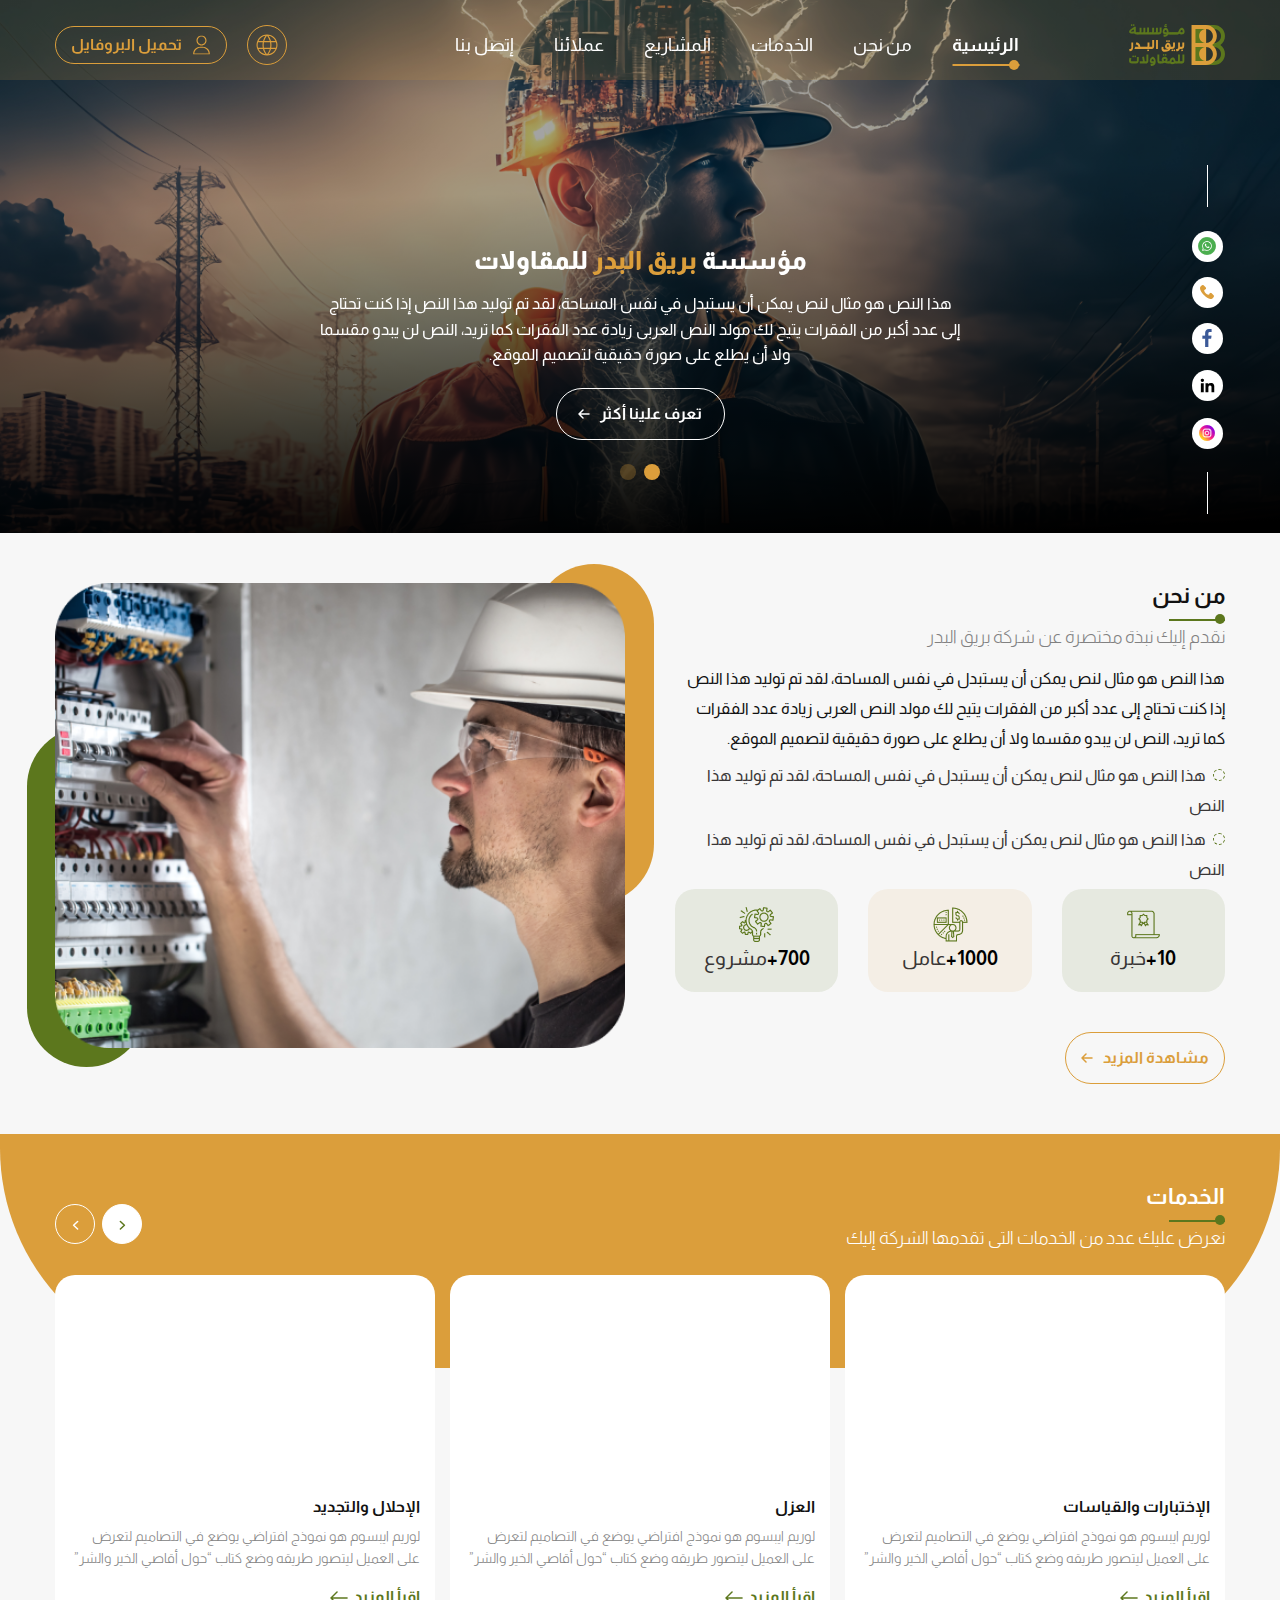
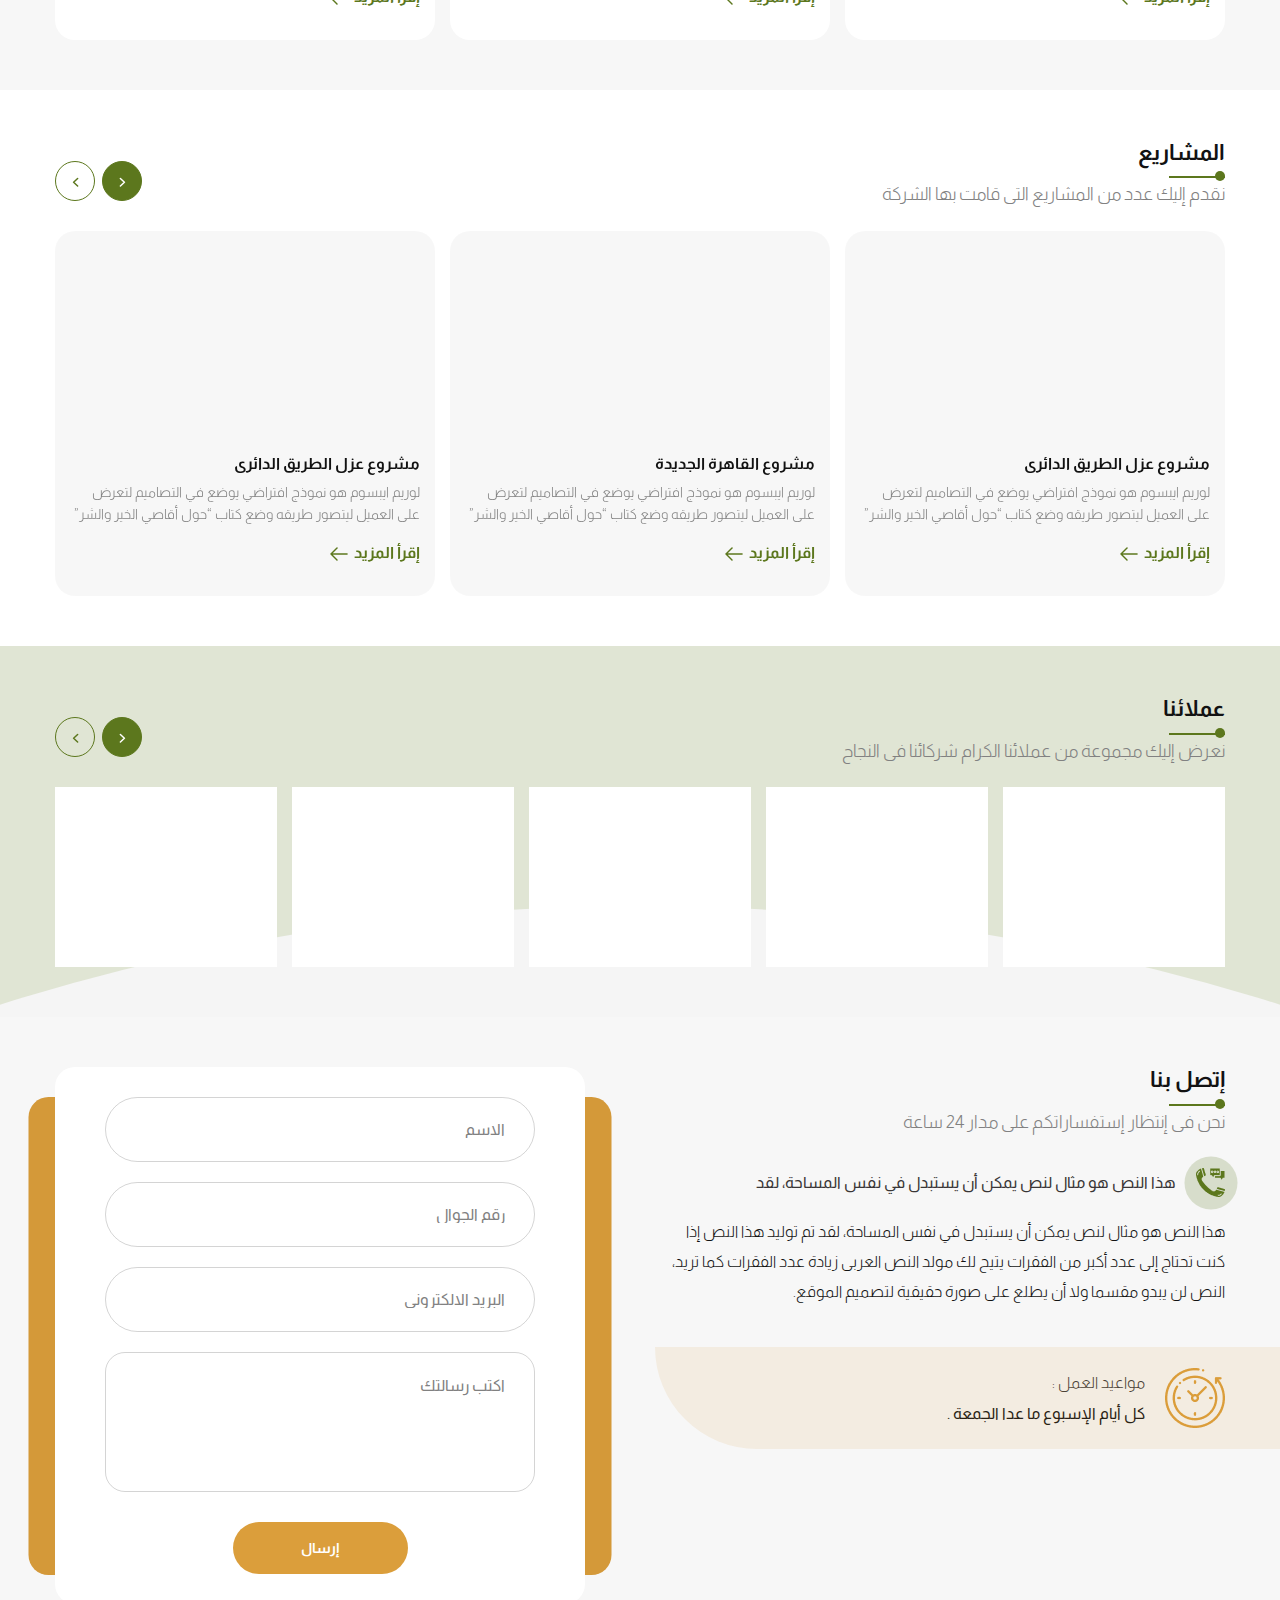
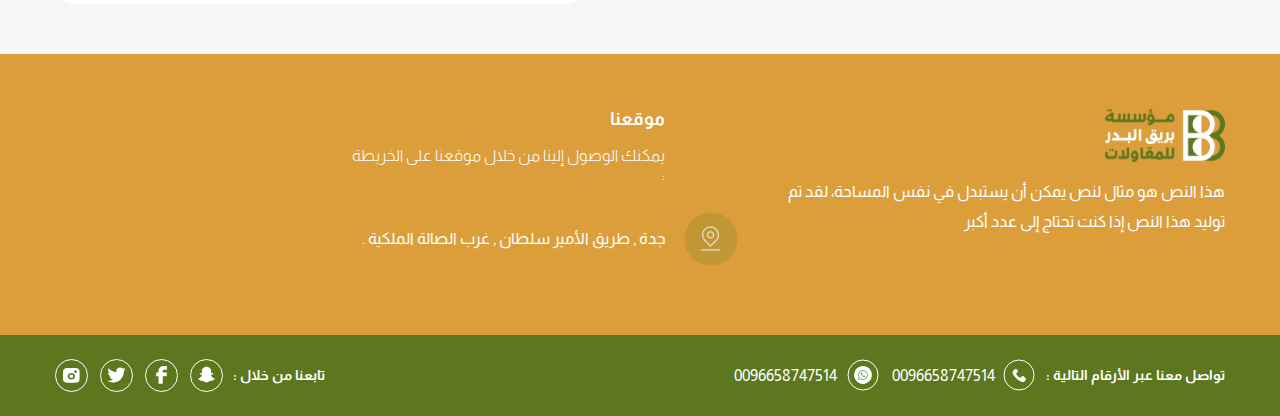
==== index.html @ 947fb3e7 "first commit" ====
<!DOCTYPE html>
<html lang="ar" dir="rtl">

<head>
  <meta charset="utf-8" />
  <meta http-equiv="X-UA-Compatible" content="IE=edge" />
  <meta name="viewport" content="width=device-width, initial-scale=1" />

  <title>بريق البدر</title>

  <link rel="Site Icon" href="assets/images/logo.png" />

  <!-- ############################################################# -->
  <!-- ################ Include Bootstrap Css Files ################ -->
  <!-- #########################  Ar Pages ######################### -->
  <link rel="stylesheet" href="assets/css/bootstrap-rtl.min.css" />
  <!-- #########################  En Pages ######################### -->
  <!-- <link rel="stylesheet" href="assets/css/bootstrap.min.css"> -->
  <!-- ############################################################ -->
  <link rel="stylesheet" href="assets/css/bootstrap-select.min.css" />
  <link rel="stylesheet" href="assets/css/all.min.css" />
  <link rel="stylesheet" href="assets/css/swiper.min.css" />
  <link rel="stylesheet" href="assets/css/style.css" />
  <link rel="stylesheet" href="https://cdn.jsdelivr.net/npm/@fancyapps/ui@5.0/dist/fancybox/fancybox.css" />
</head>

<body>
  <!-- Start Header Section -->

  <header class="main_header__ flow_hidden">

    <div class="fixed_header__ ">
      <div class="container">
        <div class="header_content__">

          <a class="header_logo__" href="index.html">
            <figure class="figure__">
              <img src="assets/images/fixed_logo.svg" alt=".." />
            </figure>
          </a>

          <nav class="nav-om" id="navbar-menu-om">
            <button class="close-button__"></button>

            <figure class="figure__ nav_logo__">
              <img src="assets/images/logo.svg" alt=".." />
            </figure>

            <ul class="nav-list-om list-unstyled">
              <li class="header_list_item__ active">
                <a href="index.html">الرئيسية</a>
              </li>
              <li class="header_list_item__">
                <a href="about_us.html">من نحن</a>
              </li>
              <li class="header_list_item__">
                <a href="services.html">الخدمات</a>
              </li>
              <li class="header_list_item__">
                <a href="projects.html"> المشاريع</a>
              </li>
              <li class="header_list_item__">
                <a href="our_customer.html"> عملائنا</a>
              </li>
              <li class="header_list_item__">
                <a href="call_us.html"> إتصل بنا</a>
              </li>
            </ul>

            <ul class="toolbar_options__ list-unstyled  ">
              <li class="block__ lang__ dropdown__ ">
                <a class="lang_link__ butt__  " href="#!">
                  <figure class="figure__">
                    <img class="icon__" src="assets/images/shapes/header_icons/global.svg" alt="..." />
                  </figure>
                </a>
                <ul class="sub-menu__">
                  <li><a href="index.html">العربية</a></li>
                  <li><a href="index_en.html">English</a></li>
                </ul>
              </li>
              <li class="block__   ">
                <a href="assets/images/test.pdf" class=" link__ main_link  center download " download>
                  <figure class="icon__  figure__ ">
                    <img src="assets/images/shapes/header_icons/Download.svg" alt="">
                  </figure>
                  تحميل البروفايل
                </a>

              </li>

            </ul>

          </nav>



          <!-- start active menu button in small sizes  -->
          <button class="menu_button__ button__" id="menu-butt-activ-om">
            <svg aria-hidden="true" focusable="false" data-prefix="fas" data-icon="bars"
              class="svg-inline--fa fa-bars fa-w-14" role="img" xmlns="http://www.w3.org/2000/svg"
              viewBox="0 0 448 512">
              <path fill="currentColor"
                d="M16 132h416c8.837 0 16-7.163 16-16V76c0-8.837-7.163-16-16-16H16C7.163 60 0 67.163 0 76v40c0 8.837 7.163 16 16 16zm0 160h416c8.837 0 16-7.163 16-16v-40c0-8.837-7.163-16-16-16H16c-8.837 0-16 7.163-16 16v40c0 8.837 7.163 16 16 16zm0 160h416c8.837 0 16-7.163 16-16v-40c0-8.837-7.163-16-16-16H16c-8.837 0-16 7.163-16 16v40c0 8.837 7.163 16 16 16z">
              </path>
            </svg>
          </button>
          <!-- end active menu button in small sizes  -->
        </div>
      </div>
      <div class="overlay"></div>
    </div>
  </header>

  <!-- End Header Section -->

  <!-- Start Hero Section -->

  <section class="hero_sec__ ">

    <div class="swiper swiper-container ">

      <div class="swiper-wrapper ">

        <div class="swiper-slide">
          <div class="hero_wrapper">
            <figure class="hero_figure figure__ loading-omd asp-om "><img class="img-om lazy-omd"
                data-src="assets/images/hero_section/hero.png" alt=""></figure>
            <div class="hero_desc">
              <h3 class="hero_title__"> مؤسسة <span>بريق البدر</span> للمقاولات </h3>
              <p class="hero_sub_title__">هذا النص هو مثال لنص يمكن أن يستبدل في نفس المساحة، لقد تم توليد هذا النص إذا
                كنت تحتاج إلى عدد أكبر من الفقرات يتيح لك
                مولد النص العربى زيادة عدد الفقرات كما تريد، النص لن يبدو مقسما ولا أن يطلع على صورة حقيقية لتصميم
                الموقع.</p>

              <a href="" class=" link__ main_link center"> تعرف علينا أكثر <figure class="icon__  figure__ ">
                  <img src="assets/images/shapes/arrow-left-linear.svg" alt="">
                </figure></a>
            </div>

          </div>
        </div>

        <div class="swiper-slide">
          <div class="hero_wrapper">
            <figure class="hero_figure figure__ loading-omd asp-om "><img class="img-om lazy-omd"
                data-src="assets/images/hero_section/hero.png" alt=""></figure>
            <div class="hero_desc">
              <h3 class="hero_title__"> مؤسسة <span>بريق البدر</span> للمقاولات </h3>
              <p class="hero_sub_title__">هذا النص هو مثال لنص يمكن أن يستبدل في نفس المساحة، لقد تم توليد هذا النص إذا
                كنت تحتاج إلى عدد أكبر من الفقرات يتيح لك
                مولد النص العربى زيادة عدد الفقرات كما تريد، النص لن يبدو مقسما ولا أن يطلع على صورة حقيقية لتصميم
                الموقع.</p>

              <a href="" class=" link__ main_link center"> تعرف علينا أكثر <figure class="icon__  figure__ ">
                  <img src="assets/images/shapes/arrow-left-linear.svg" alt="">
                </figure></a>
            </div>

          </div>
        </div>

      </div>
      <div class="swiper-pagination"></div>
    </div>
    <ul class="hero_socials">
      <li> <a href="" class="link__"><img src="assets/images/hero_section/socials/whatsapp.png" alt=""></a></li>
      <li> <a href="" class="link__"><img src="assets/images/hero_section/socials/call.png" alt=""></a></li>
      <li> <a href="" class="link__"><img src="assets/images/hero_section/socials/facebook.png" alt=""></a></li>
      <li> <a href="" class="link__"><img src="assets/images/hero_section/socials/linkedin.png" alt=""></a></li>
      <li> <a href="" class="link__"><img src="assets/images/hero_section/socials/instagram.png" alt=""></a></li>
    </ul>

  </section>

  <!-- End Hero Section -->


  <!-- Start About us -->

  <section class="home_about_us default_section__ bg_section overflow-body">
    <div class="container">

      <div class="row row_modify with_row_gap ">
        <div class="col-lg-6">
          <div class="about_us_desc">

            <div class="section_head_wrapper ">
              <h3 class="section_main_title__">
                من نحن
              </h3>
              <h5 class="section_sub_title__">نقدم إليك نبذة مختصرة عن شركة بريق البدر</h5>
            </div>

            <p class="default_parg">هذا النص هو مثال لنص يمكن أن يستبدل في نفس المساحة، لقد تم توليد هذا النص إذا كنت
              تحتاج إلى عدد أكبر من الفقرات يتيح لك
              مولد النص العربى زيادة عدد الفقرات كما تريد، النص لن يبدو مقسما ولا أن يطلع على صورة حقيقية لتصميم الموقع.
            </p>

            <p class="default_parg with_figure">هذا النص هو مثال لنص يمكن أن يستبدل في نفس المساحة، لقد تم توليد هذا
              النص
            </p>
            <p class="default_parg with_figure">هذا النص هو مثال لنص يمكن أن يستبدل في نفس المساحة، لقد تم توليد هذا
              النص

            </p>

            <div class="row row_modify with_row_gap">

              <div class="col-lg-4">
                <div class="about_us_card bg_light_green">
                  <figure class="figure__ icon__"> <img src="assets/images/shapes/about_us/exprience.png" alt="">
                  </figure>
                  <div class="title"> <span class="number">10+</span> خبرة</div>
                </div>
              </div>

              <div class="col-lg-4">
                <div class="about_us_card bg_light_yellow">
                  <figure class="figure__ icon__"> <img src="assets/images/shapes/about_us/worker.png" alt="">
                  </figure>
                  <div class="title"> <span class="number">1000+</span> عامل</div>
                </div>
              </div>

              <div class="col-lg-4">
                <div class="about_us_card bg_light_green">
                  <figure class="figure__ icon__"> <img src="assets/images/shapes/about_us/project.png" alt="">
                  </figure>
                  <div class="title"> <span class="number">700+</span> مشروع</div>
                </div>
              </div>

            </div>

            <a href="" class=" link__ main_link second_color_link__ "> مشاهدة المزيد <figure class="icon__  figure__ ">
                <img src="assets/images/shapes/about_us/arrow.svg" alt="">
              </figure></a>

          </div>
        </div>

        <div class="col-lg-6">
          <div class="about_us_image_wrapper">
            <figure class="figure__ loading-omd asp-om"><img class="img-om lazy-omd"
                data-src="assets/images/home_about_us/about.png" alt=""></figure>
          </div>
        </div>

      </div>

    </div>
  </section>

  <!-- End About us -->

  <!-- Start Home Services -->

  <section class="home_services default_section__ bg_section">
    <div class="container">

      <div class="section_head_with_arrow-sec d-flex justify-content-between">

        <div class="section_head_wrapper white_color__ ">
          <h3 class="section_main_title__">
            الخدمات
          </h3>
          <h5 class="section_sub_title__">نعرض عليك عدد من الخدمات التى تقدمها الشركة إليك</h5>
        </div>

        <div class="arrow-sec">
          <div class="swiper-button-next swiper-button-disabled white_color__"></div>
          <div class="swiper-button-prev swiper-button-disabled white_color__"></div>
        </div>

      </div>

      <div class="swiper swiper-container paddingTop">
        <div class="swiper-wrapper">

          <div class="swiper-slide">
            <a href="" class="main_card link__">
              <figure class="figure__ loading-omd asp-om"><img class="img-om lazy-omd"
                  data-src="assets/images/services/serv1.png" alt=""></figure>

              <div class="card_desc">
                <h4 class="title">الإختبارات والقياسات</h4>
                <p class="parg">لوريم ايبسوم هو نموذج افتراضي يوضع في التصاميم لتعرض على العميل ليتصور طريقه وضع كتاب
                  “حول أقاصي الخير والشر”</p>
              </div>

              <div class="read_more  "> إقرأ المزيد <figure class="icon__ ">
                  <img src="assets/images/shapes/read_more.png" alt="">
                </figure>
              </div>
            </a>
          </div>

          <div class="swiper-slide">
            <a href="" class="main_card link__">
              <figure class="figure__ loading-omd asp-om"><img class="img-om lazy-omd"
                  data-src="assets/images/services/serv2.png" alt=""></figure>

              <div class="card_desc">
                <h4 class="title"> العزل</h4>
                <p class="parg">لوريم ايبسوم هو نموذج افتراضي يوضع في التصاميم لتعرض على العميل ليتصور طريقه وضع كتاب
                  “حول أقاصي الخير والشر”</p>
              </div>

              <div class="read_more  "> إقرأ المزيد <figure class="icon__ ">
                  <img src="assets/images/shapes/read_more.png" alt="">
                </figure>
              </div>
            </a>
          </div>

          <div class="swiper-slide">
            <a href="" class="main_card link__">
              <figure class="figure__ loading-omd asp-om"><img class="img-om lazy-omd"
                  data-src="assets/images/services/srv3.png" alt=""></figure>

              <div class="card_desc">
                <h4 class="title"> الإحلال والتجديد</h4>
                <p class="parg">لوريم ايبسوم هو نموذج افتراضي يوضع في التصاميم لتعرض على العميل ليتصور طريقه وضع كتاب
                  “حول أقاصي الخير والشر”</p>
              </div>

              <div class="read_more  "> إقرأ المزيد <figure class="icon__ ">
                  <img src="assets/images/shapes/read_more.png" alt="">
                </figure>
              </div>
            </a>
          </div>

          <div class="swiper-slide">
            <a href="" class="main_card link__">
              <figure class="figure__ loading-omd asp-om"><img class="img-om lazy-omd"
                  data-src="assets/images/services/serv1.png" alt=""></figure>

              <div class="card_desc">
                <h4 class="title">الإختبارات والقياسات</h4>
                <p class="parg">لوريم ايبسوم هو نموذج افتراضي يوضع في التصاميم لتعرض على العميل ليتصور طريقه وضع كتاب
                  “حول أقاصي الخير والشر”</p>
              </div>

              <div class="read_more  "> إقرأ المزيد <figure class="icon__ ">
                  <img src="assets/images/shapes/read_more.png" alt="">
                </figure>
              </div>
            </a>
          </div>

          <div class="swiper-slide">
            <a href="" class="main_card link__">
              <figure class="figure__ loading-omd asp-om"><img class="img-om lazy-omd"
                  data-src="assets/images/services/serv2.png" alt=""></figure>

              <div class="card_desc">
                <h4 class="title"> العزل</h4>
                <p class="parg">لوريم ايبسوم هو نموذج افتراضي يوضع في التصاميم لتعرض على العميل ليتصور طريقه وضع كتاب
                  “حول أقاصي الخير والشر”</p>
              </div>

              <div class="read_more  "> إقرأ المزيد <figure class="icon__ ">
                  <img src="assets/images/shapes/read_more.png" alt="">
                </figure>
              </div>
            </a>
          </div>

          <div class="swiper-slide">
            <a href="" class="main_card link__">
              <figure class="figure__ loading-omd asp-om"><img class="img-om lazy-omd"
                  data-src="assets/images/services/srv3.png" alt=""></figure>

              <div class="card_desc">
                <h4 class="title"> الإحلال والتجديد</h4>
                <p class="parg">لوريم ايبسوم هو نموذج افتراضي يوضع في التصاميم لتعرض على العميل ليتصور طريقه وضع كتاب
                  “حول أقاصي الخير والشر”</p>
              </div>

              <div class="read_more  "> إقرأ المزيد <figure class="icon__ ">
                  <img src="assets/images/shapes/read_more.png" alt="">
                </figure>
              </div>
            </a>
          </div>

        </div>

      </div>

    </div>

  </section>

  <!-- End Home Services -->


  <!-- Start Home projects -->

  <section class="home_projects default_section__ ">
    <div class="container">

      <div class="section_head_with_arrow-sec d-flex justify-content-between">

        <div class="section_head_wrapper  ">
          <h3 class="section_main_title__">
            المشاريع
          </h3>
          <h5 class="section_sub_title__">نقدم إليك عدد من المشاريع التى قامت بها الشركة</h5>
        </div>

        <div class="arrow-sec">
          <div class="swiper-button-next swiper-button-disabled "></div>
          <div class="swiper-button-prev swiper-button-disabled "></div>
        </div>

      </div>

      <div class="swiper swiper-container paddingTop">
        <div class="swiper-wrapper">

          <div class="swiper-slide">
            <a href="" class="main_card link__ bg_section">
              <figure class="figure__ loading-omd asp-om"><img class="img-om lazy-omd"
                  data-src="assets/images/services/serv1.png" alt=""></figure>

              <div class="card_desc">
                <h4 class="title"> مشروع عزل الطريق الدائرى</h4>
                <p class="parg">لوريم ايبسوم هو نموذج افتراضي يوضع في التصاميم لتعرض على العميل ليتصور طريقه وضع كتاب
                  “حول أقاصي الخير والشر”</p>
              </div>

              <div class="read_more  "> إقرأ المزيد <figure class="icon__ ">
                  <img src="assets/images/shapes/read_more.png" alt="">
                </figure>
              </div>
            </a>
          </div>

          <div class="swiper-slide">
            <a href="" class="main_card link__ bg_section">
              <figure class="figure__ loading-omd asp-om"><img class="img-om lazy-omd"
                  data-src="assets/images/services/serv2.png" alt=""></figure>

              <div class="card_desc">
                <h4 class="title"> مشروع القاهرة الجديدة</h4>
                <p class="parg">لوريم ايبسوم هو نموذج افتراضي يوضع في التصاميم لتعرض على العميل ليتصور طريقه وضع كتاب
                  “حول أقاصي الخير والشر”</p>
              </div>

              <div class="read_more  "> إقرأ المزيد <figure class="icon__ ">
                  <img src="assets/images/shapes/read_more.png" alt="">
                </figure>
              </div>
            </a>
          </div>

          <div class="swiper-slide">
            <a href="" class="main_card link__ bg_section">
              <figure class="figure__ loading-omd asp-om"><img class="img-om lazy-omd"
                  data-src="assets/images/services/srv3.png" alt=""></figure>

              <div class="card_desc">
                <h4 class="title"> مشروع عزل الطريق الدائرى </h4>
                <p class="parg">لوريم ايبسوم هو نموذج افتراضي يوضع في التصاميم لتعرض على العميل ليتصور طريقه وضع كتاب
                  “حول أقاصي الخير والشر”</p>
              </div>

              <div class="read_more  "> إقرأ المزيد <figure class="icon__ ">
                  <img src="assets/images/shapes/read_more.png" alt="">
                </figure>
              </div>
            </a>
          </div>

          <div class="swiper-slide">
            <a href="" class="main_card link__ bg_section">
              <figure class="figure__ loading-omd asp-om"><img class="img-om lazy-omd"
                  data-src="assets/images/services/serv1.png" alt=""></figure>

              <div class="card_desc">
                <h4 class="title"> مشروع عزل الطريق الدائرى</h4>
                <p class="parg">لوريم ايبسوم هو نموذج افتراضي يوضع في التصاميم لتعرض على العميل ليتصور طريقه وضع كتاب
                  “حول أقاصي الخير والشر”</p>
              </div>

              <div class="read_more  "> إقرأ المزيد <figure class="icon__ ">
                  <img src="assets/images/shapes/read_more.png" alt="">
                </figure>
              </div>
            </a>
          </div>

          <div class="swiper-slide">
            <a href="" class="main_card link__ bg_section">
              <figure class="figure__ loading-omd asp-om"><img class="img-om lazy-omd"
                  data-src="assets/images/services/serv2.png" alt=""></figure>

              <div class="card_desc">
                <h4 class="title"> مشروع القاهرة الجديدة</h4>
                <p class="parg">لوريم ايبسوم هو نموذج افتراضي يوضع في التصاميم لتعرض على العميل ليتصور طريقه وضع كتاب
                  “حول أقاصي الخير والشر”</p>
              </div>

              <div class="read_more  "> إقرأ المزيد <figure class="icon__ ">
                  <img src="assets/images/shapes/read_more.png" alt="">
                </figure>
              </div>
            </a>
          </div>

          <div class="swiper-slide">
            <a href="" class="main_card link__ bg_section">
              <figure class="figure__ loading-omd asp-om"><img class="img-om lazy-omd"
                  data-src="assets/images/services/srv3.png" alt=""></figure>

              <div class="card_desc">
                <h4 class="title"> مشروع عزل الطريق الدائرى </h4>
                <p class="parg">لوريم ايبسوم هو نموذج افتراضي يوضع في التصاميم لتعرض على العميل ليتصور طريقه وضع كتاب
                  “حول أقاصي الخير والشر”</p>
              </div>

              <div class="read_more  "> إقرأ المزيد <figure class="icon__ ">
                  <img src="assets/images/shapes/read_more.png" alt="">
                </figure>
              </div>
            </a>
          </div>



        </div>

      </div>

    </div>

  </section>

  <!-- End Home Services -->

  <!-- Start Home our customer -->
  <section class="home_our_customer default_section__  overflow-body ">
    <div class="container">

      <div class="section_head_with_arrow-sec d-flex justify-content-between">

        <div class="section_head_wrapper  ">
          <h3 class="section_main_title__">
            عملائنا
          </h3>
          <h5 class="section_sub_title__">نعرض إليك مجموعة من عملائنا الكرام شركائنا فى النجاح</h5>
        </div>

        <div class="arrow-sec">
          <div class="swiper-button-next swiper-button-disabled "></div>
          <div class="swiper-button-prev swiper-button-disabled "></div>
        </div>

      </div>

      <div class="swiper swiper-container paddingTop">
        <div class="swiper-wrapper">

          <div class="swiper-slide">
            <a href="" class=" link__ our_customer_card ">
              <figure class="figure__ loading-omd asp-om"><img class="img-om lazy-omd"
                  data-src="assets/images/our_customer/medical.png" alt=""></figure>
            </a>
          </div>

          <div class="swiper-slide">
            <a href="" class=" link__ our_customer_card ">
              <figure class="figure__ loading-omd asp-om"><img class="img-om lazy-omd"
                  data-src="assets/images/our_customer/medical.png" alt=""></figure>
            </a>
          </div>

          <div class="swiper-slide">
            <a href="" class=" link__ our_customer_card ">
              <figure class="figure__ loading-omd asp-om"><img class="img-om lazy-omd"
                  data-src="assets/images/our_customer/medical.png" alt=""></figure>
            </a>
          </div>

          <div class="swiper-slide">
            <a href="" class=" link__ our_customer_card ">
              <figure class="figure__ loading-omd asp-om"><img class="img-om lazy-omd"
                  data-src="assets/images/our_customer/medical.png" alt=""></figure>
            </a>
          </div>

          <div class="swiper-slide">
            <a href="" class=" link__ our_customer_card ">
              <figure class="figure__ loading-omd asp-om"><img class="img-om lazy-omd"
                  data-src="assets/images/our_customer/medical.png" alt=""></figure>
            </a>
          </div>

          <div class="swiper-slide">
            <a href="" class=" link__ our_customer_card ">
              <figure class="figure__ loading-omd asp-om"><img class="img-om lazy-omd"
                  data-src="assets/images/our_customer/medical.png" alt=""></figure>
            </a>
          </div>

          <div class="swiper-slide">
            <a href="" class=" link__ our_customer_card ">
              <figure class="figure__ loading-omd asp-om"><img class="img-om lazy-omd"
                  data-src="assets/images/our_customer/medical.png" alt=""></figure>
            </a>
          </div>

          <div class="swiper-slide">
            <a href="" class=" link__ our_customer_card ">
              <figure class="figure__ loading-omd asp-om"><img class="img-om lazy-omd"
                  data-src="assets/images/our_customer/medical.png" alt=""></figure>
            </a>
          </div>

          <div class="swiper-slide">
            <a href="" class=" link__ our_customer_card ">
              <figure class="figure__ loading-omd asp-om"><img class="img-om lazy-omd"
                  data-src="assets/images/our_customer/medical.png" alt=""></figure>
            </a>
          </div>




        </div>
      </div>

    </div>
  </section>

  <!-- End Home our customer -->

  <!-- Start Home call us -->

  <section class="home_call_us default_section__ bg_section  overflow-body ">
    <div class="container">

      <div class="row row_modify with_row_gap">

        <div class="col-lg-6">

          <div class="section_head_wrapper ">
            <h3 class="section_main_title__">
              إتصل بنا
            </h3>
            <h5 class="section_sub_title__">نحن فى إنتظار إستفساراتكم على مدار 24 ساعة </h5>
          </div>

          <div class="home_call_us_wrapper">

            <div class="title_wrapper ">
              <figure class="figure__ icon__"><img src="assets/images/shapes/call_us/call.png" alt=""></figure>
              <h3 class="title">هذا النص هو مثال لنص يمكن أن يستبدل في نفس المساحة، لقد</h3>
            </div>

            <p class="default_parg">هذا النص هو مثال لنص يمكن أن يستبدل في نفس المساحة، لقد تم توليد هذا النص إذا كنت
              تحتاج إلى عدد أكبر من الفقرات يتيح لك
              مولد النص العربى زيادة عدد الفقرات كما تريد، النص لن يبدو مقسما ولا أن يطلع على صورة حقيقية لتصميم الموقع.
            </p>

            <div class="working_hours_wrapper">
              <figure class="figure__ icon__"><img src="assets/images/shapes/call_us/hours.png" alt=""></figure>
              <div class="working_hours">
                <h4 class="title">مواعيد العمل :</h4>
                <h5 class="subtitle">كل أيام الإسبوع ما عدا الجمعة .</h5>
              </div>

            </div>

          </div>

        </div>

        <div class="col-lg-6">
          <form class="form_wrapper__">

            <input class="input__ " placeholder="الاسم" />
            <input class="input__ " placeholder="رقم الجوال" />
            <input class="input__ " name="" id="" placeholder="البريد الالكتروني" />
            <textarea class="input__ textarea-om margin_bottom_" placeholder="اكتب رسالتك"></textarea>
            <input class="button__ submit-button__ " type="submit" value="إرسال" />

          </form>
        </div>

      </div>


    </div>
  </section>

  <!-- End Home call us -->


  <!-- Start Footer Section -->
  <footer class="footer_sec__">
    <div class="container">

      <div class="row row_modify with_row_gap footer_content__">

        <div class="col-lg-5">
          <figure class="footer_logo__ figure__">
            <img src="./assets/images/logo.png" alt="" />
          </figure>
          <p class="footer_parg">هذا النص هو مثال لنص يمكن أن يستبدل في نفس المساحة، لقد تم توليد هذا النص إذا كنت تحتاج
            إلى عدد أكبر</p>
        </div>

        <div class="col-lg-7">
          <div class="location_wrapper">
            <div class="row">

              <div class="col-lg-7">
                <div class="title_wrapper">
                  <h3 class="footer_head__">موقعنا</h3>
                  <h3 class="subtitle">يمكنك الوصول إلينا من خلال موقعنا على الخريطة :</h3>
                </div>

                <div class="location">
                  <figure class="figure__ icon__"><img src="assets/images/shapes/footer_icons/location.png" alt="">
                  </figure>
                  <h3 class="title">جدة , طريق الأمير سلطان , غرب الصالة الملكية .</h3>
                </div>
              </div>

              <div class="col-lg-5">
                <iframe
                  src="https://www.google.com/maps/embed?pb=!1m14!1m12!1m3!1d2621.8472171739045!2d39.13473916507054!3d21.669618073689065!2m3!1f0!2f0!3f0!3m2!1i1024!2i768!4f13.1!5e0!3m2!1sar!2seg!4v1711380674369!5m2!1sar!2seg"
                  width="100%" height="178" style="border:0;" allowfullscreen="" loading="lazy"
                  referrerpolicy="no-referrer-when-downgrade"></iframe>

              </div>

            </div>
          </div>
        </div>

      </div>

    </div>


    <div class="footer_social_wrapper">

      <div class="container">
        <div class="footer_social_contact">
          <div class="contact_wrapper">
            <h3 class="title">تواصل معنا عبر الأرقام التالية :</h3>

            <a href="" class="block_contact link__">
              <figure class="figure__"><img src="assets/images/socials/phone.svg" alt=""></figure>
              <h5 class="number">0096658747514</h5>
            </a>

            <a href="" class="block_contact link__">
              <figure class="figure__"><img src="assets/images/socials/whatapp.svg" alt=""></figure>
              <h5 class="number">0096658747514</h5>
            </a>

          </div>

          <div class="social_wrapper">
            <h3 class="title">تابعنا من خلال :</h3>
            <ul class="footer_socials__ list-unstyled">

              <li class="li__">
                <a href="#!" class="link__">
                  <img class="img-om" src="./assets/images/socials/snap_chat.svg" alt=".." width="" height="" />
                </a>
              </li>
              <li class="li__">
                <a href="#!" class="link__">
                  <img class="img-om" src="./assets/images/socials/facebook.svg" alt=".." width="" height="" />
                </a>
              </li>
              <li class="li__">
                <a href="#!" class="link__">
                  <img class="img-om" src="./assets/images/socials/old_twitter.svg" alt=".." width="" height="" />
                </a>
              </li>
              <li class="li__">
                <a href="#!" class="link__">
                  <img class="img-om" src="./assets/images/socials/instagram.svg" alt=".." width="" height="" />
                </a>
              </li>
            </ul>
          </div>

        </div>
      </div>
    </div>

  </footer>

  <!-- End Footer Section -->

  <!-- start js include  -->
  <script src="https://cdn.jsdelivr.net/npm/@fancyapps/ui@5.0/dist/fancybox/fancybox.umd.js"></script>
  <script src="assets/js/jquery-3.3.1.min.js"></script>
  <script src="assets/js/popper.min.js"></script>
  <script src="assets/js/bootstrap.min.js"></script>
  <script src="assets/js/bootstrap-select.min.js"></script>
  <script src="assets/js/mixitup.min.js"></script>
  <script src="assets/js/swiper.min.js"></script>
  <script src="assets/js/plugin.js"></script>

</body>

</html>
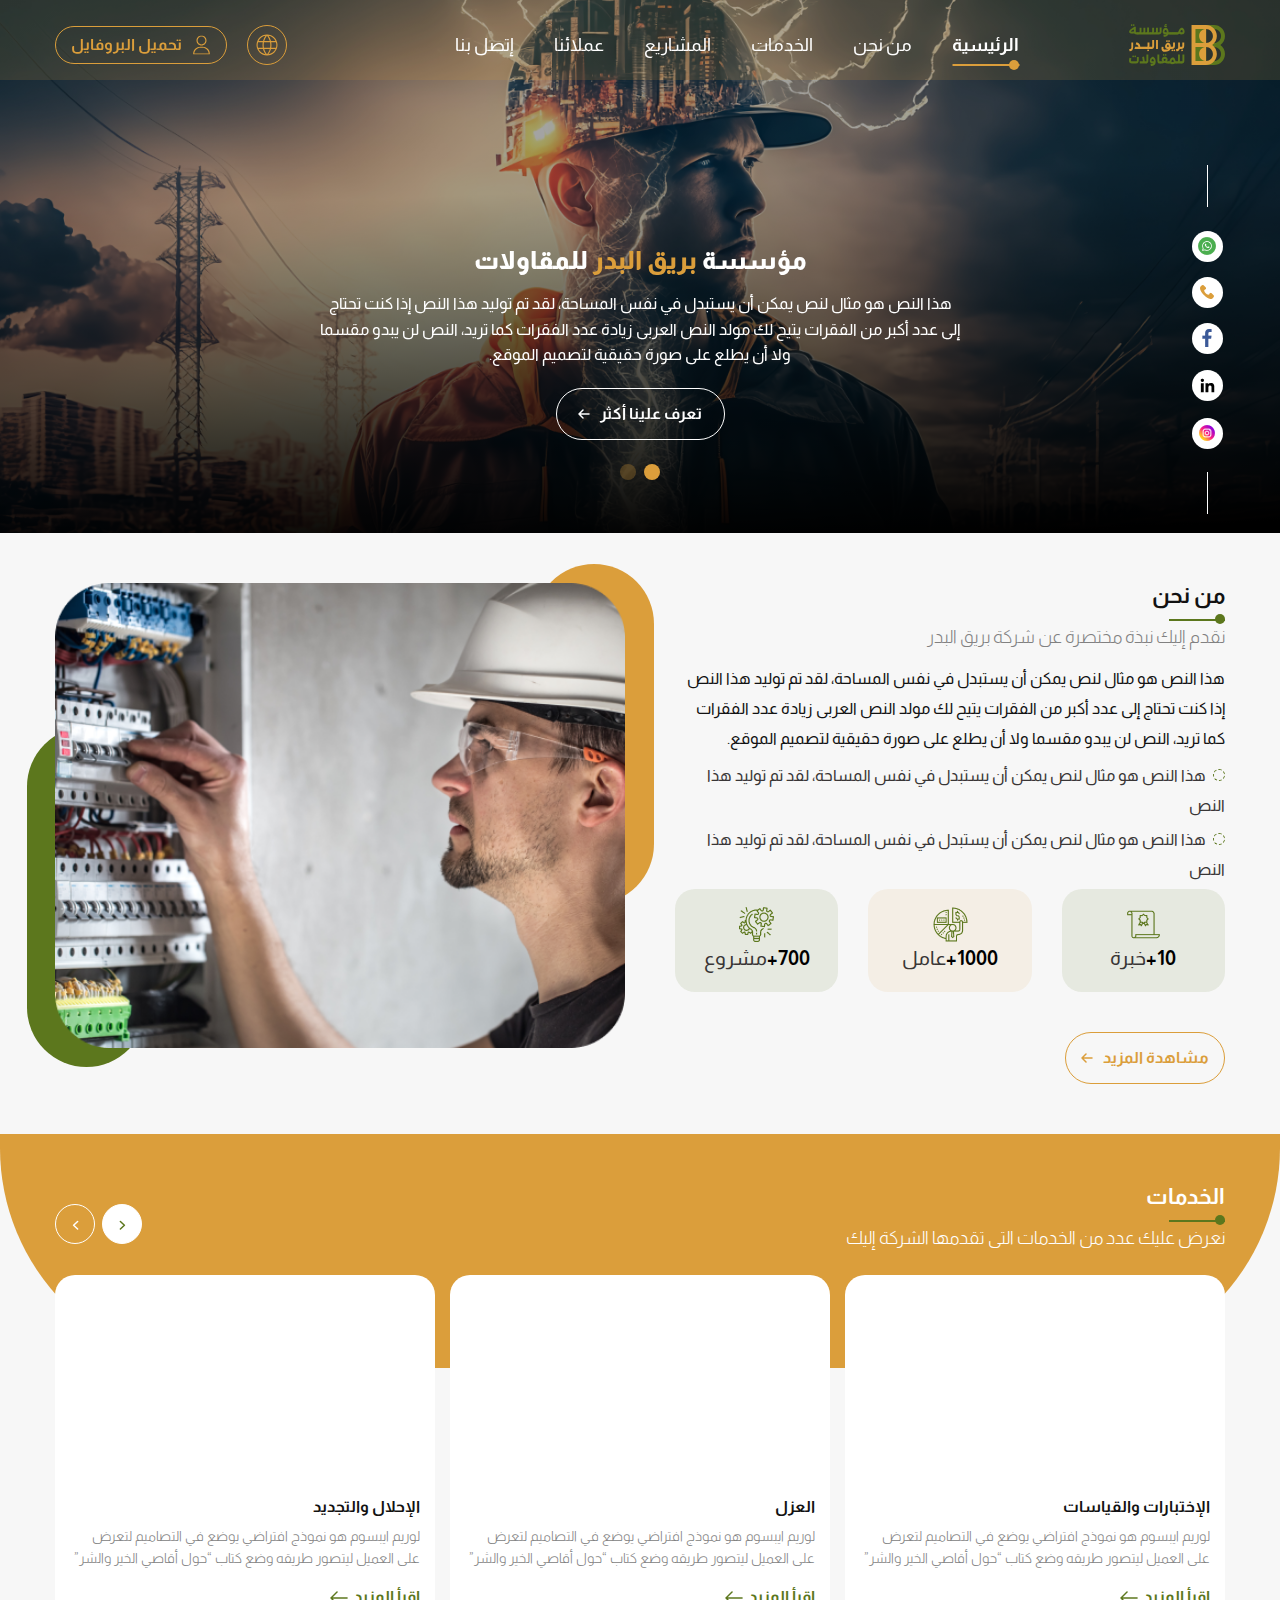
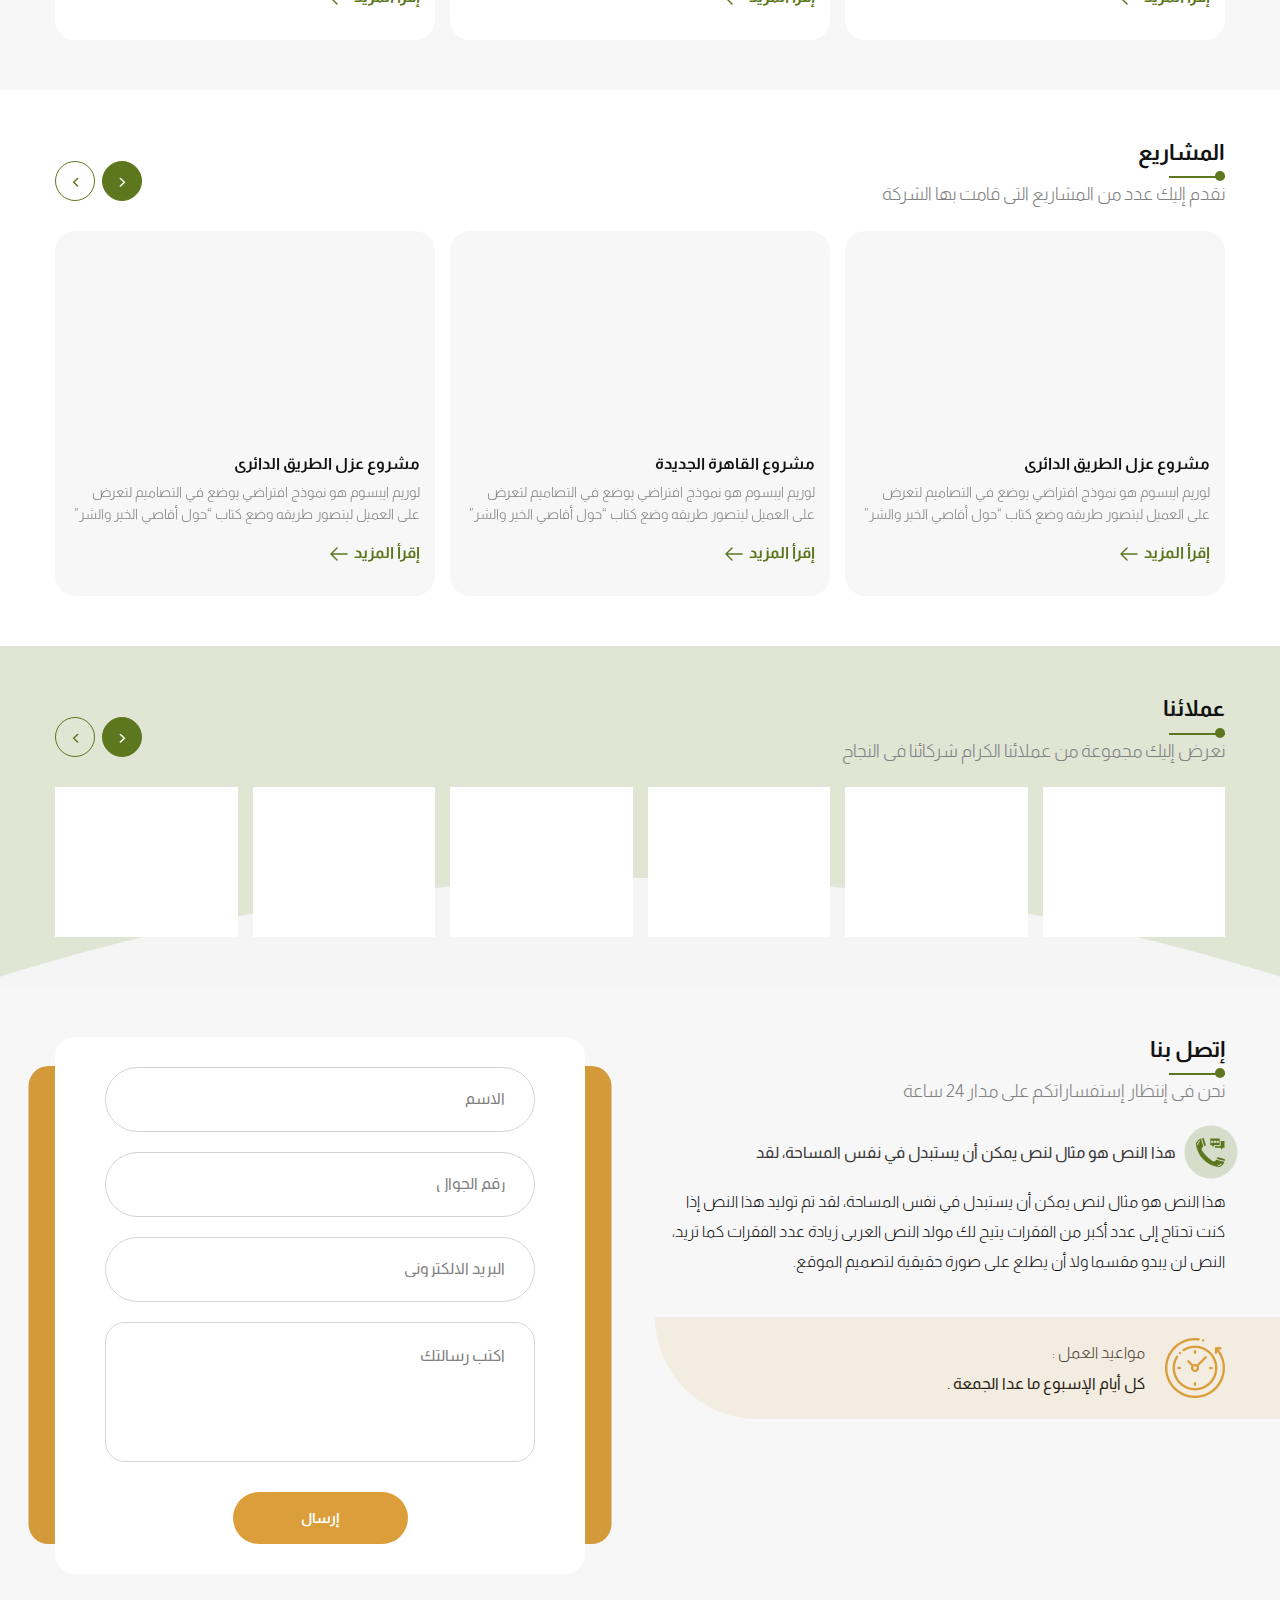
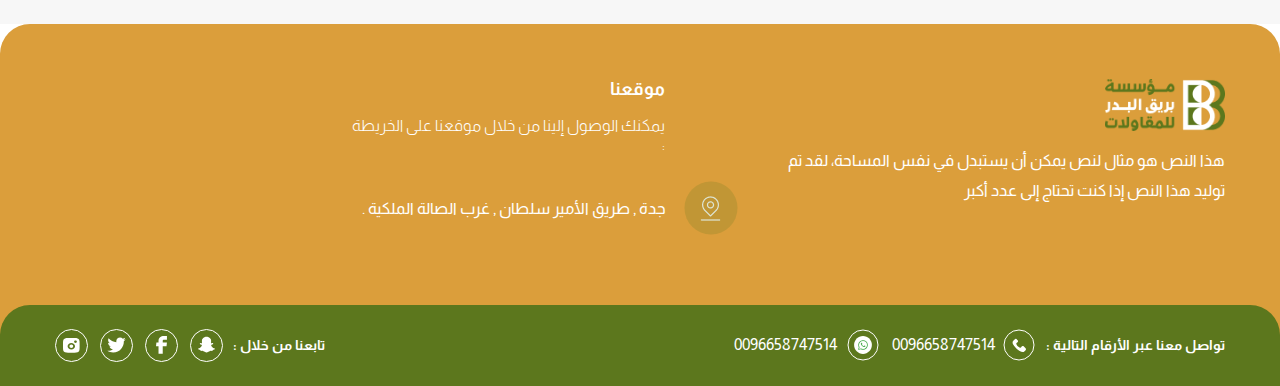
==== commit 651ab997: "adding page service details" ====
--- a/index.html
+++ b/index.html
@@ -43,7 +43,7 @@
             <button class="close-button__"></button>
 
             <figure class="figure__ nav_logo__">
-              <img src="assets/images/logo.svg" alt=".." />
+              <img src="assets/images/logo.png" alt=".." />
             </figure>
 
             <ul class="nav-list-om list-unstyled">
--- a/assets/css/style.css
+++ b/assets/css/style.css
@@ -183,6 +183,16 @@
 .link__.download:hover .figure__ {
   -webkit-filter: brightness(0) invert(1);
           filter: brightness(0) invert(1);
+}
+@media only screen and (max-width: 991px) {
+  .link__.download {
+    border: 1px solid #fff;
+    color: #fff;
+  }
+  .link__.download .figure__ {
+    -webkit-filter: brightness(0) invert(1);
+            filter: brightness(0) invert(1);
+  }
 }
 .link__.second_bg {
   border: 1px solid #fff;
@@ -1054,6 +1064,10 @@
     margin-bottom: 5px;
   }
 }
+.section_head_wrapper.m_top_bottom {
+  margin-top: 30px;
+  margin-bottom: 20px;
+}
 .section_head_wrapper.center .section_main_title__,
 .section_head_wrapper.center .section_sub_title__ {
   text-align: center;
@@ -1797,7 +1811,7 @@
   display: table;
   position: absolute;
   top: 100%;
-  inset-inline-end: 0;
+  inset-inline-start: 0;
   background-color: #fff;
   width: 100%;
   padding: 12px 20px;
@@ -1891,7 +1905,6 @@
   .dropdown__ .butt__ {
     color: #fff;
     font-size: 14px;
-    background-color: rgba(255, 255, 255, 0.2);
     height: 49px;
     padding: 0 10px;
     border-radius: 13px;
@@ -2200,8 +2213,6 @@
         -ms-flex-pack: center;
             justify-content: center;
     margin: 0 auto;
-    -webkit-filter: brightness(0) invert(1);
-            filter: brightness(0) invert(1);
     max-width: 150px;
   }
   .nav-om .close-button__ {
@@ -2542,6 +2553,10 @@
   height: fit-content;
   background-color: #5c771d;
 }
+.fixed_header__.active_menu__ .header_logo__ {
+  -webkit-filter: brightness(0) invert(1);
+          filter: brightness(0) invert(1);
+}
 .fixed_header__.not_active_menu__ {
   -webkit-animation: not-active-menu 0.5s;
           animation: not-active-menu 0.5s;
@@ -2686,6 +2701,8 @@
   background-color: #db9e3b;
   padding-top: 55px;
   overflow: hidden;
+  border-top-left-radius: 30px;
+  border-top-right-radius: 30px;
 }
 
 .footer_logo__ {
@@ -2963,6 +2980,8 @@
 
 .footer_social_wrapper {
   background-color: #5c771d;
+  border-top-left-radius: 30px;
+  border-top-right-radius: 30px;
 }
 
 .footer_social_contact {
@@ -4223,9 +4242,10 @@
 }
 
 .section_block_title__ {
-  font-size: 1.6rem;
-  font-weight: 500;
+  font-size: 1.8rem;
+  font-weight: 700;
   color: #121212;
+  margin-top: 30px;
   margin-bottom: 20px;
 }
 
@@ -4247,6 +4267,9 @@
   margin-bottom: 7px;
   line-height: 30px;
   text-align: start;
+}
+.default_parg.light_parg {
+  color: #818181;
 }
 .default_parg.with_figure {
   color: #393636;
@@ -4738,7 +4761,7 @@
   top: 0;
   left: 0;
 }
-@media only screen and (max-width: 500px) {
+@media only screen and (max-width: 991px) {
   .home_services::before {
     border-radius: 0;
   }
@@ -4751,7 +4774,7 @@
 .home_our_customer::after {
   position: absolute;
   content: "";
-  top: 70%;
+  top: 68%;
   inset-inline-end: 50%;
   -webkit-transform: translateX(-50%);
           transform: translateX(-50%);
@@ -4824,6 +4847,9 @@
   background-color: rgba(219, 158, 59, 0.11);
   border-bottom-left-radius: 220px;
 }
+html[dir=ltr] .home_call_us_wrapper .working_hours_wrapper::before {
+  border-bottom-right-radius: 220px;
+}
 .home_call_us_wrapper .working_hours_wrapper .title {
   font-size: 1.6rem;
   font-weight: 300;
@@ -4835,4 +4861,10 @@
   font-weight: 400;
   color: #121212;
 }
+
+.service_details .figure__ {
+  padding-bottom: 42.8571428571%;
+  border-radius: 30px;
+  overflow: hidden;
+}
 /*# sourceMappingURL=style.css.map */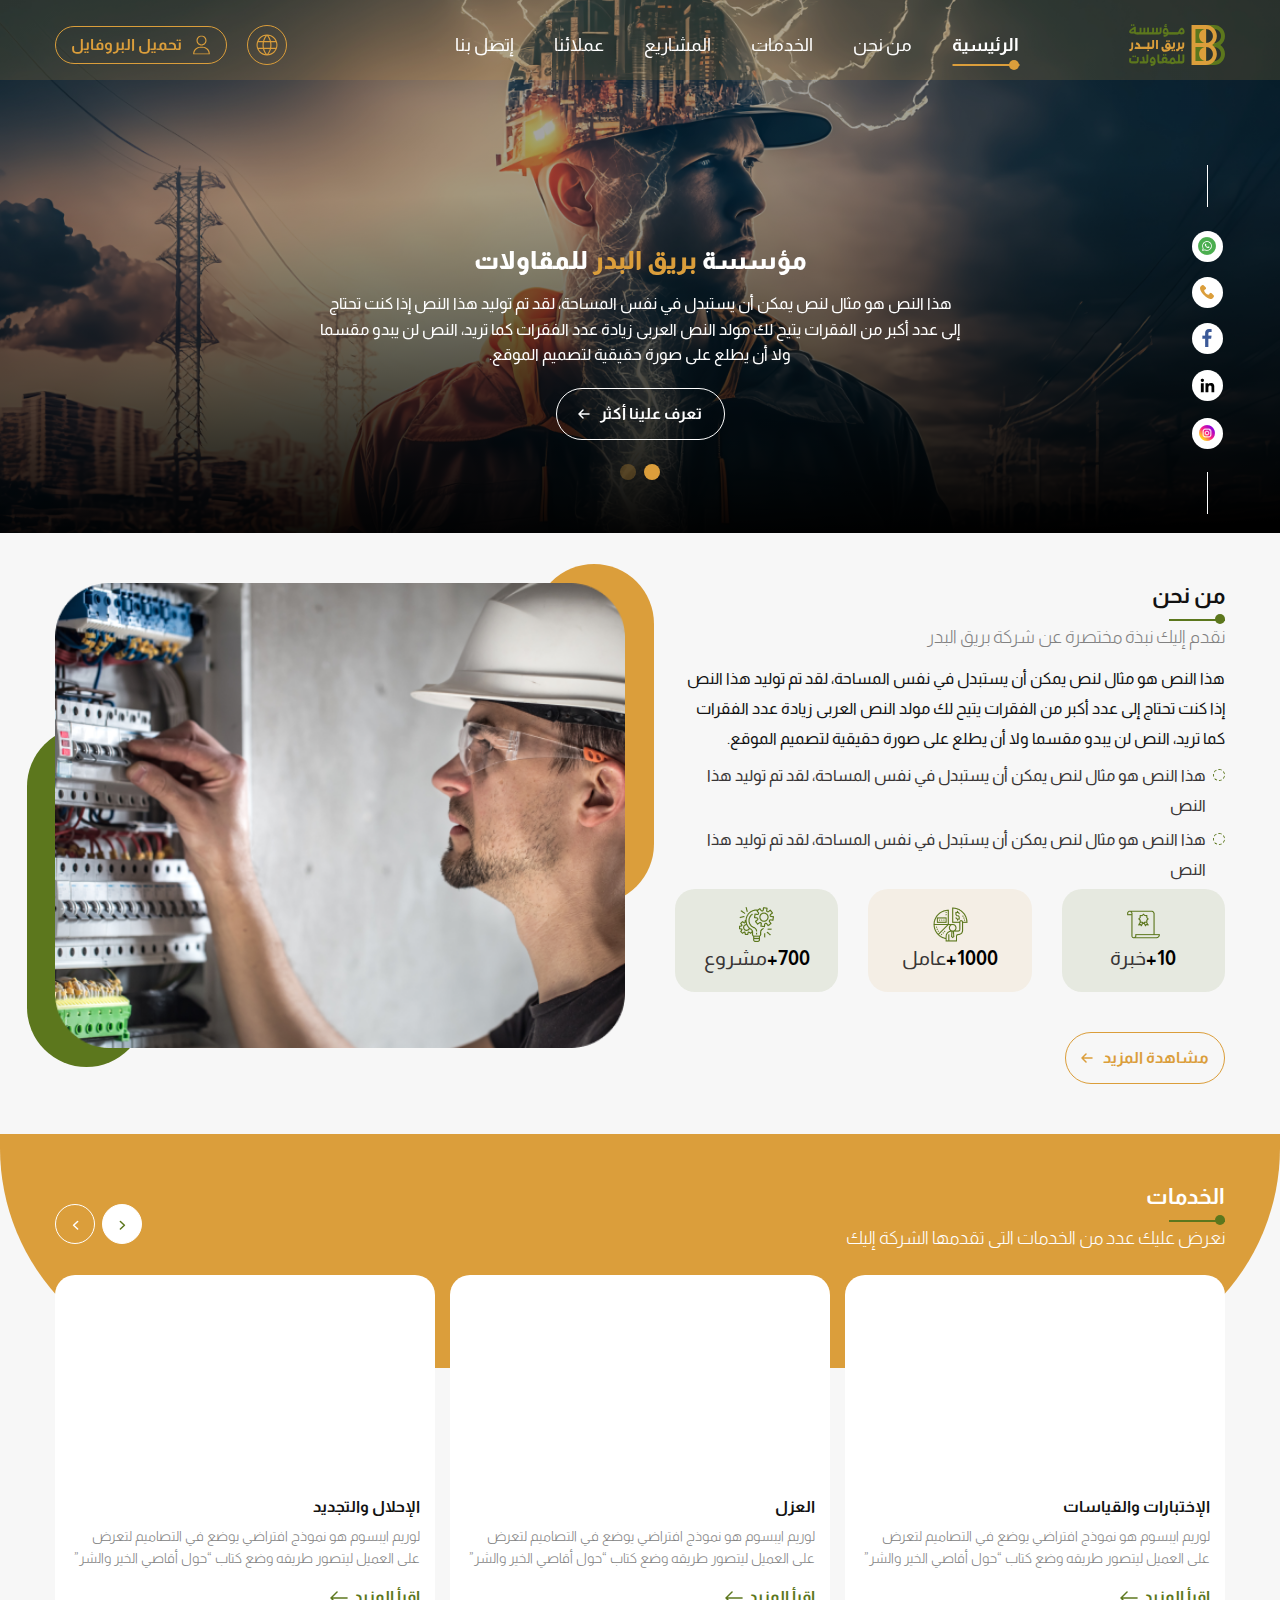
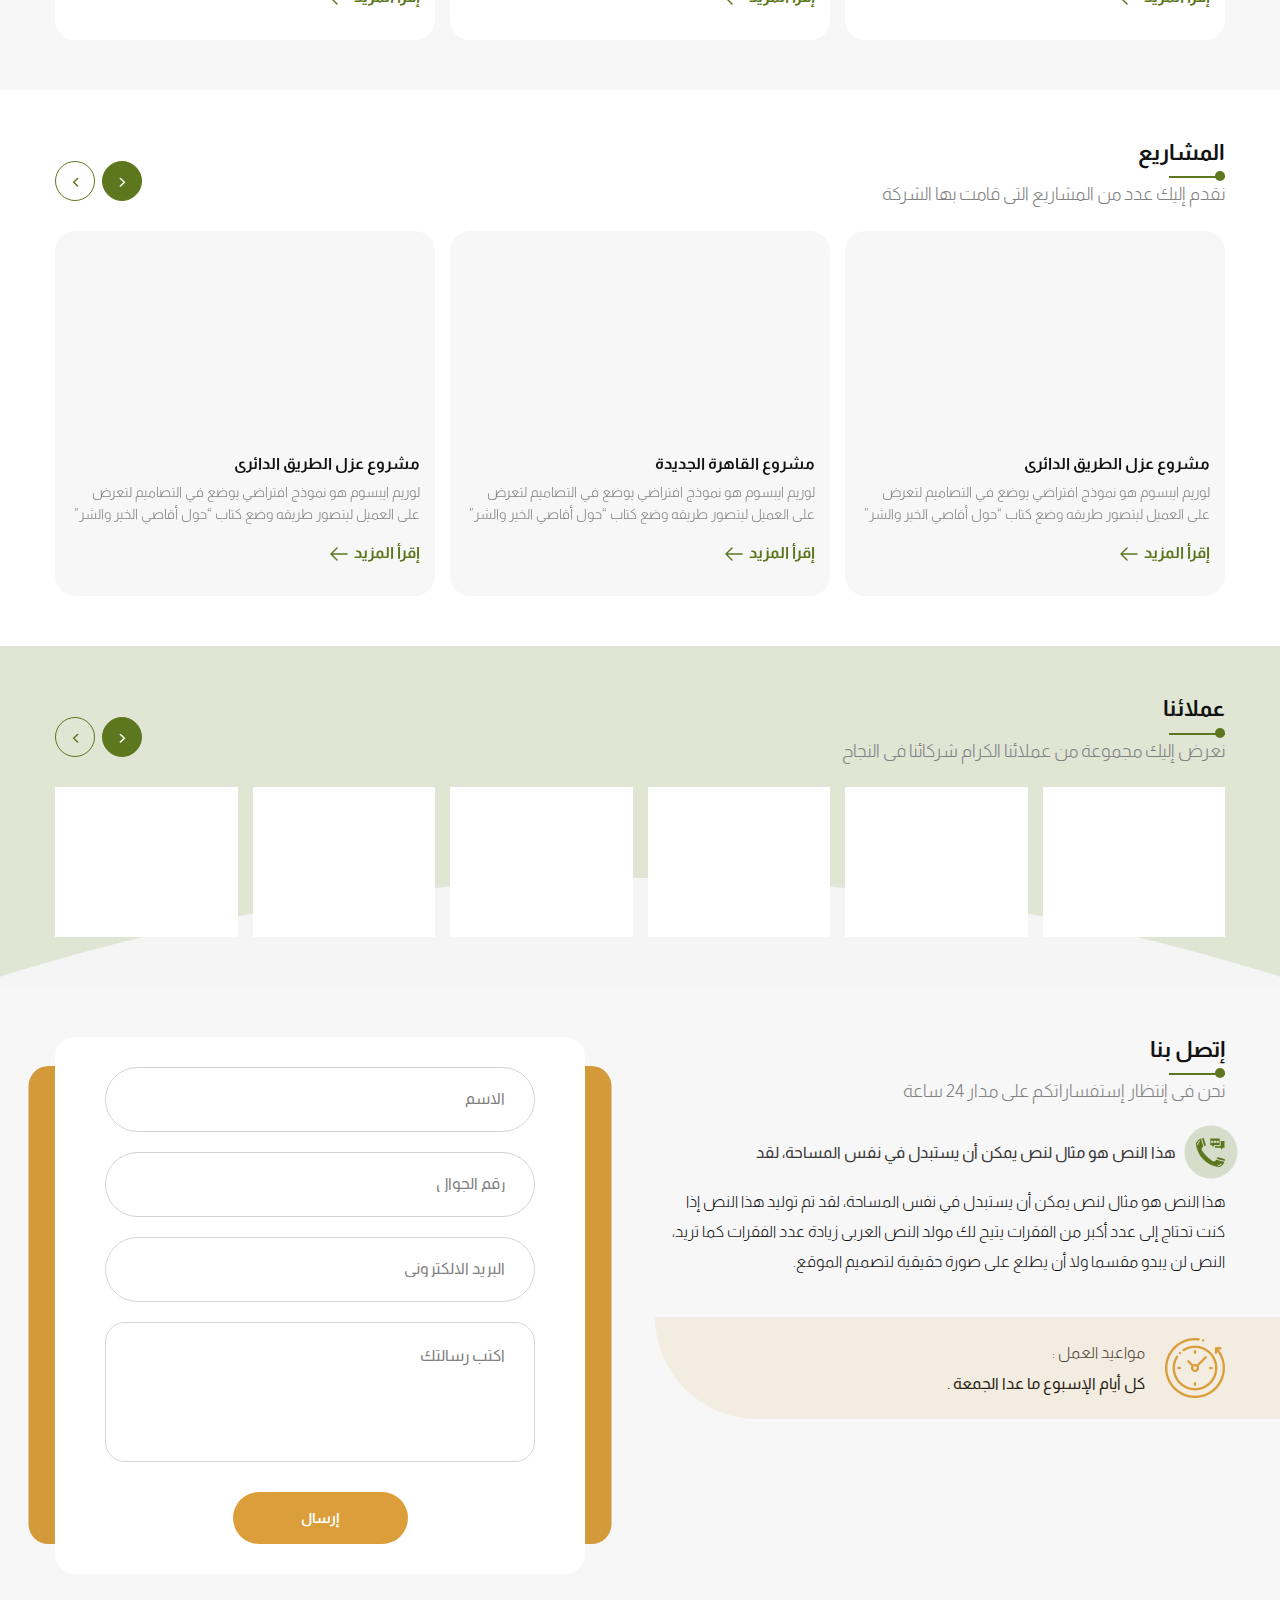
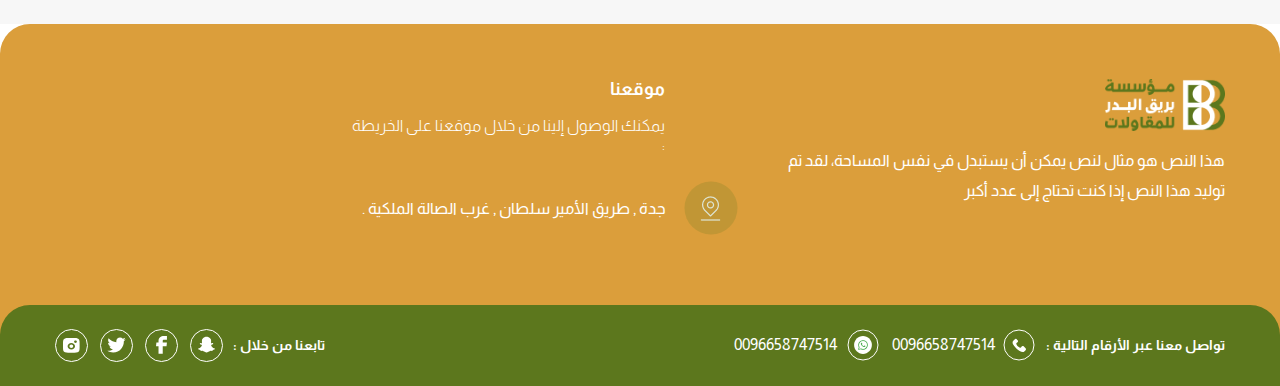
==== commit ae0a0cc4: "fixed header" ====
--- a/index.html
+++ b/index.html
@@ -279,7 +279,7 @@
         <div class="swiper-wrapper">
 
           <div class="swiper-slide">
-            <a href="" class="main_card link__">
+            <a href="service_details.html" class="main_card link__">
               <figure class="figure__ loading-omd asp-om"><img class="img-om lazy-omd"
                   data-src="assets/images/services/serv1.png" alt=""></figure>
 
@@ -297,7 +297,7 @@
           </div>
 
           <div class="swiper-slide">
-            <a href="" class="main_card link__">
+            <a href="service_details.html" class="main_card link__">
               <figure class="figure__ loading-omd asp-om"><img class="img-om lazy-omd"
                   data-src="assets/images/services/serv2.png" alt=""></figure>
 
@@ -315,7 +315,7 @@
           </div>
 
           <div class="swiper-slide">
-            <a href="" class="main_card link__">
+            <a href="service_details.html" class="main_card link__">
               <figure class="figure__ loading-omd asp-om"><img class="img-om lazy-omd"
                   data-src="assets/images/services/srv3.png" alt=""></figure>
 
@@ -333,7 +333,7 @@
           </div>
 
           <div class="swiper-slide">
-            <a href="" class="main_card link__">
+            <a href="service_details.html" class="main_card link__">
               <figure class="figure__ loading-omd asp-om"><img class="img-om lazy-omd"
                   data-src="assets/images/services/serv1.png" alt=""></figure>
 
@@ -351,7 +351,7 @@
           </div>
 
           <div class="swiper-slide">
-            <a href="" class="main_card link__">
+            <a href="service_details.html" class="main_card link__">
               <figure class="figure__ loading-omd asp-om"><img class="img-om lazy-omd"
                   data-src="assets/images/services/serv2.png" alt=""></figure>
 
@@ -369,7 +369,7 @@
           </div>
 
           <div class="swiper-slide">
-            <a href="" class="main_card link__">
+            <a href="service_details.html" class="main_card link__">
               <figure class="figure__ loading-omd asp-om"><img class="img-om lazy-omd"
                   data-src="assets/images/services/srv3.png" alt=""></figure>
 
--- a/assets/css/style.css
+++ b/assets/css/style.css
@@ -2319,6 +2319,10 @@
   z-index: 10;
   color: #000;
 }
+.lang_link__.fixed {
+  -webkit-filter: brightness(0) invert(1);
+          filter: brightness(0) invert(1);
+}
 .lang_link__ .figure__ {
   width: 40px;
   height: 40px;
@@ -2509,6 +2513,30 @@
   height: -moz-fit-content !important;
   height: fit-content !important;
   overflow: visible;
+}
+.main_header__.fixed_menu .fixed_header__ {
+  position: relative;
+  background-color: #5c771d;
+}
+.main_header__.fixed_menu .toolbar_options__ .figure__ {
+  -webkit-filter: brightness(0) invert(1);
+          filter: brightness(0) invert(1);
+}
+.main_header__.fixed_menu .toolbar_options__ .lang_link__:hover .figure__ {
+  -webkit-filter: none;
+          filter: none;
+}
+.main_header__.fixed_menu .toolbar_options__ .main_link {
+  border-color: #fff;
+  color: #fff;
+}
+.main_header__.fixed_menu .toolbar_options__ .main_link:hover {
+  border-color: #db9e3b;
+  color: #db9e3b;
+}
+.main_header__.fixed_menu .toolbar_options__ .main_link:hover .figure__ {
+  -webkit-filter: none;
+          filter: none;
 }
 
 .fixed_header__ {
@@ -4272,11 +4300,19 @@
   color: #818181;
 }
 .default_parg.with_figure {
+  display: -webkit-box;
+  display: -ms-flexbox;
+  display: flex;
+  -webkit-box-align: baseline;
+      -ms-flex-align: baseline;
+          align-items: baseline;
   color: #393636;
   margin-bottom: 4px;
 }
 .default_parg.with_figure::before {
   content: "";
+  -ms-flex-negative: 0;
+      flex-shrink: 0;
   display: inline-block;
   border-radius: 50%;
   width: 12px;
@@ -4567,7 +4603,7 @@
 }
 @media only screen and (max-width: 767px) {
   .hero_sec__ .hero_figure {
-    height: 350px;
+    height: 68vh;
   }
 }
 .hero_sec__ .hero_wrapper {
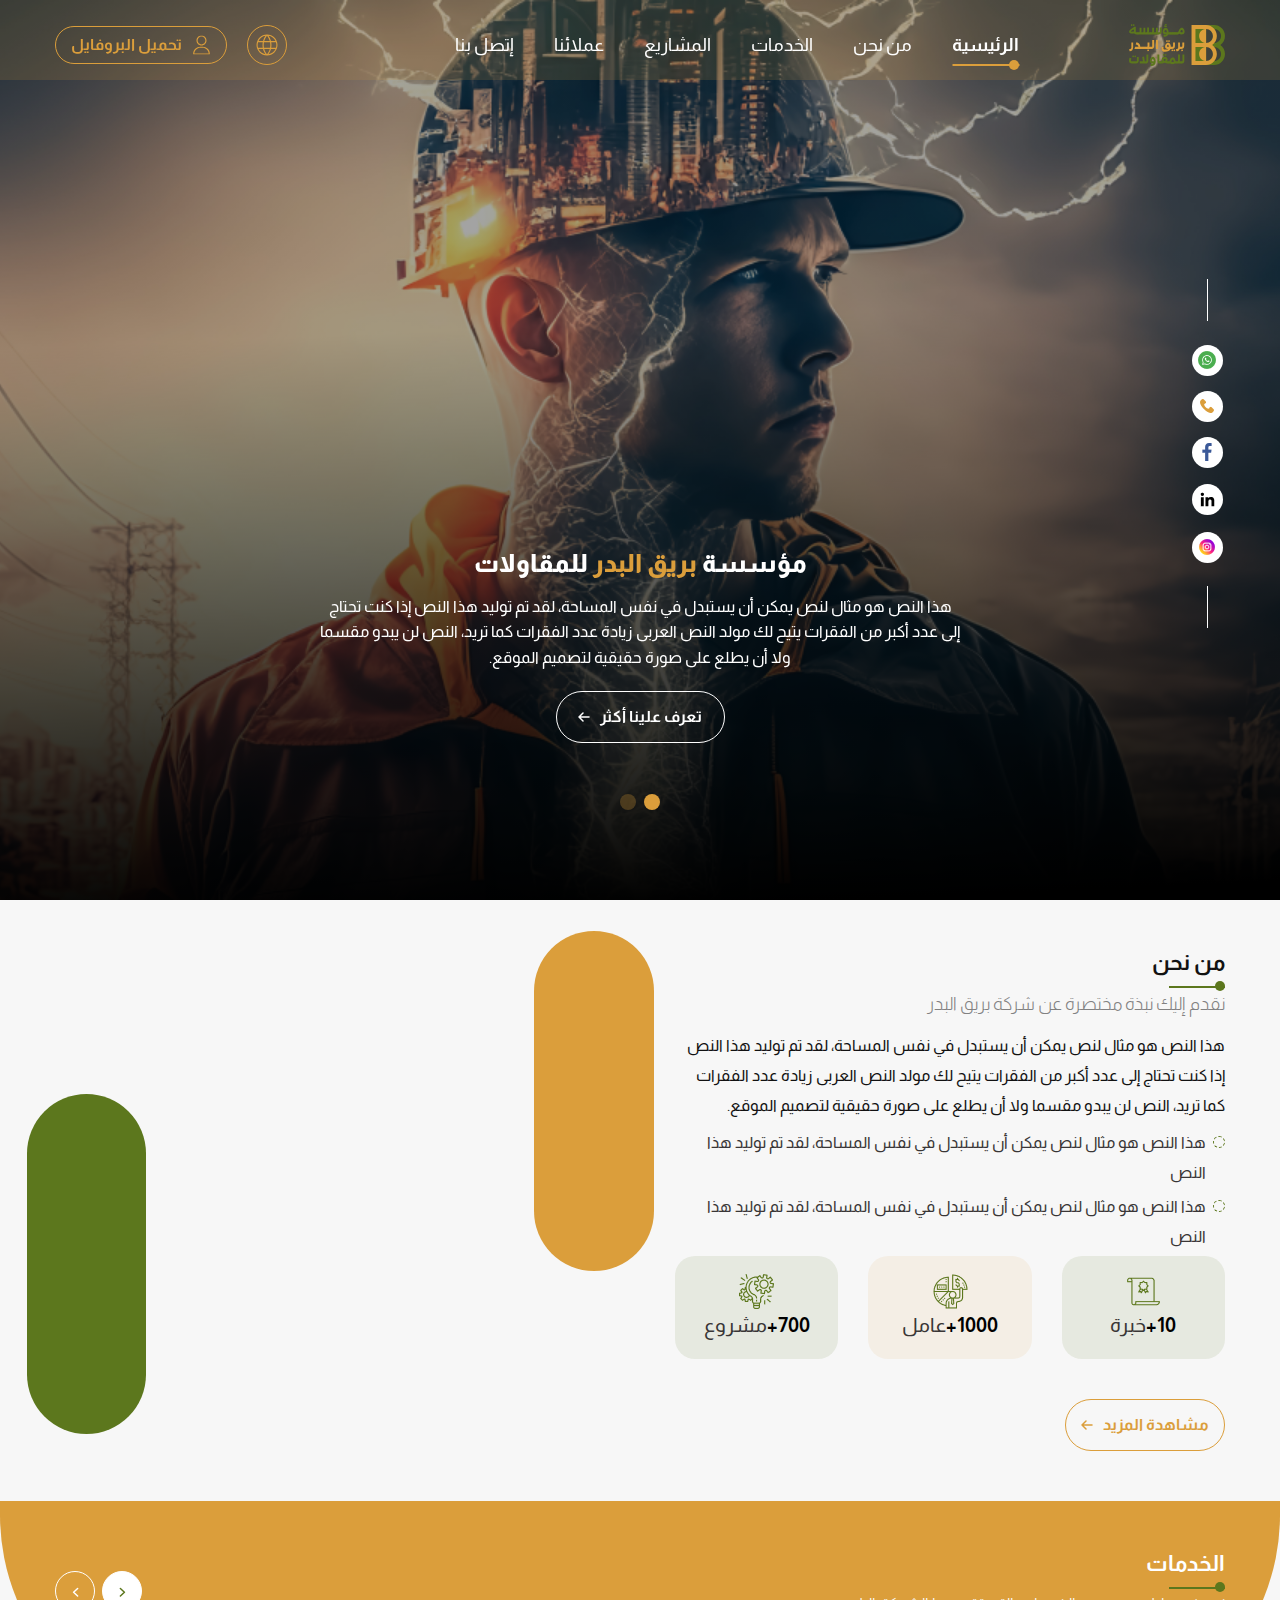
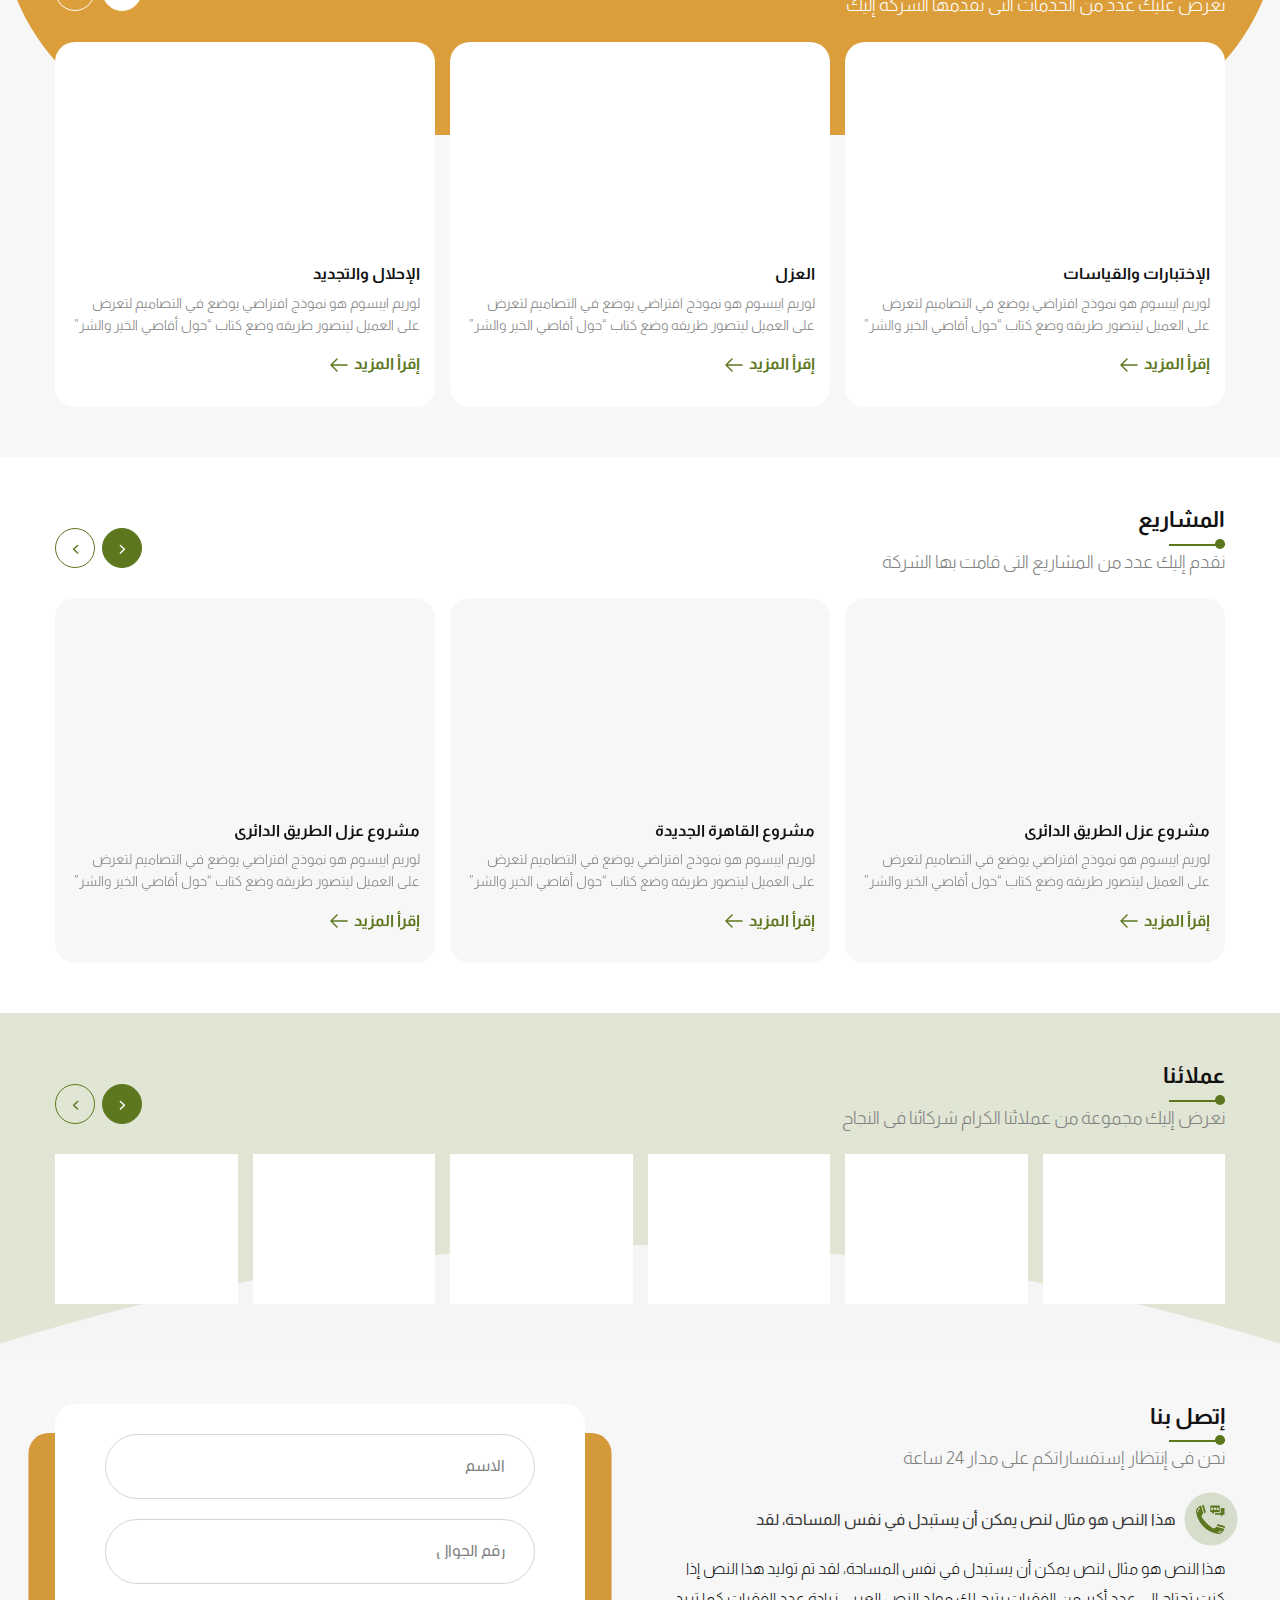
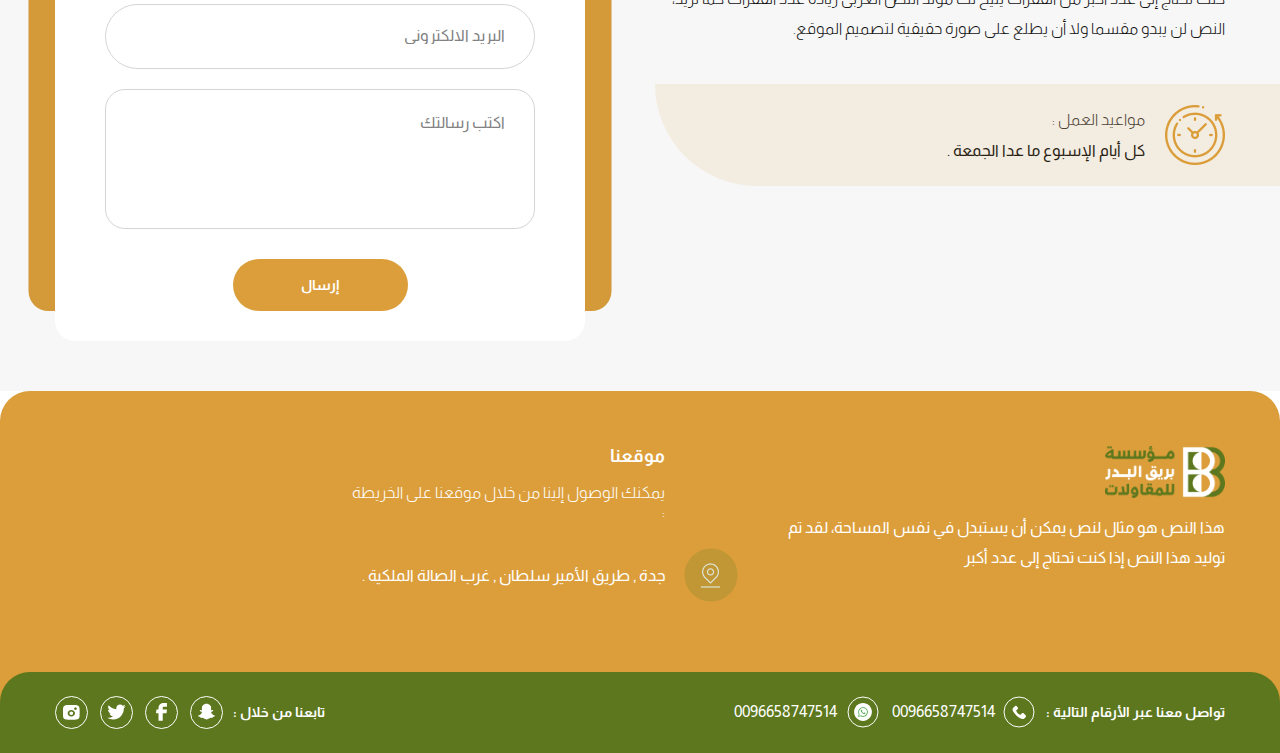
==== commit dfbf05f7: "add fanybox" ====
--- a/index.html
+++ b/index.html
@@ -21,7 +21,7 @@
   <link rel="stylesheet" href="assets/css/all.min.css" />
   <link rel="stylesheet" href="assets/css/swiper.min.css" />
   <link rel="stylesheet" href="assets/css/style.css" />
-  <link rel="stylesheet" href="https://cdn.jsdelivr.net/npm/@fancyapps/ui@5.0/dist/fancybox/fancybox.css" />
+  <link rel="stylesheet" href="assets/css/jquery.fancybox.min.css">
 </head>
 
 <body>
@@ -803,8 +803,9 @@
   <!-- End Footer Section -->
 
   <!-- start js include  -->
-  <script src="https://cdn.jsdelivr.net/npm/@fancyapps/ui@5.0/dist/fancybox/fancybox.umd.js"></script>
+
   <script src="assets/js/jquery-3.3.1.min.js"></script>
+  <script src="assets/js/jquery.fancybox.min.js"></script>
   <script src="assets/js/popper.min.js"></script>
   <script src="assets/js/bootstrap.min.js"></script>
   <script src="assets/js/bootstrap-select.min.js"></script>
--- a/assets/css/style.css
+++ b/assets/css/style.css
@@ -1462,6 +1462,46 @@
   color: #fff;
   font-size: 1.2rem;
   margin-top: 10px;
+}
+
+.fancy_video {
+  position: relative;
+}
+.fancy_video .figure__::before {
+  content: "";
+  position: absolute;
+  top: 0;
+  left: 0;
+  width: 100%;
+  height: 100%;
+  background-color: rgba(0, 0, 0, 0.5);
+  z-index: 1;
+}
+.fancy_video .figure__::after {
+  position: absolute;
+  font-family: "Font Awesome 6 Free";
+  content: "\f144";
+  font-weight: 900;
+  font-size: 30px;
+  color: #db9e3b;
+  top: 50%;
+  inset-inline-end: 50%;
+  -webkit-transform: translate(-50%, -50%);
+          transform: translate(-50%, -50%);
+  border-radius: 50%;
+  width: 60px;
+  height: 60px;
+  background-color: #fff;
+  display: -webkit-box;
+  display: -ms-flexbox;
+  display: flex;
+  -webkit-box-align: center;
+      -ms-flex-align: center;
+          align-items: center;
+  -webkit-box-pack: center;
+      -ms-flex-pack: center;
+          justify-content: center;
+  z-index: 3;
 }
 
 .custom_dropdown__ {
@@ -2513,34 +2553,38 @@
   height: -moz-fit-content !important;
   height: fit-content !important;
   overflow: visible;
-}
-.main_header__.fixed_menu .fixed_header__ {
+  position: absolute;
+  width: 100%;
+}
+.main_header__.fixed_relative_header {
   position: relative;
+}
+.main_header__.fixed_relative_header .fixed_header__ {
   background-color: #5c771d;
 }
-.main_header__.fixed_menu .toolbar_options__ .figure__ {
+.main_header__.fixed_relative_header .toolbar_options__ .figure__ {
   -webkit-filter: brightness(0) invert(1);
           filter: brightness(0) invert(1);
 }
-.main_header__.fixed_menu .toolbar_options__ .lang_link__:hover .figure__ {
+.main_header__.fixed_relative_header .toolbar_options__ .lang_link__:hover .figure__ {
   -webkit-filter: none;
           filter: none;
 }
-.main_header__.fixed_menu .toolbar_options__ .main_link {
+.main_header__.fixed_relative_header .toolbar_options__ .main_link {
   border-color: #fff;
   color: #fff;
 }
-.main_header__.fixed_menu .toolbar_options__ .main_link:hover {
+.main_header__.fixed_relative_header .toolbar_options__ .main_link:hover {
   border-color: #db9e3b;
   color: #db9e3b;
 }
-.main_header__.fixed_menu .toolbar_options__ .main_link:hover .figure__ {
+.main_header__.fixed_relative_header .toolbar_options__ .main_link:hover .figure__ {
   -webkit-filter: none;
           filter: none;
 }
 
 .fixed_header__ {
-  position: absolute;
+  position: relative;
   width: 100%;
   z-index: 111;
   background-color: rgba(219, 158, 59, 0.16);
@@ -4588,7 +4632,8 @@
   position: relative;
 }
 .hero_sec__ .hero_figure {
-  padding-bottom: 41.6377515614%;
+  padding-bottom: 100svh;
+  min-height: 1vh;
   position: relative;
 }
 .hero_sec__ .hero_figure::after {
